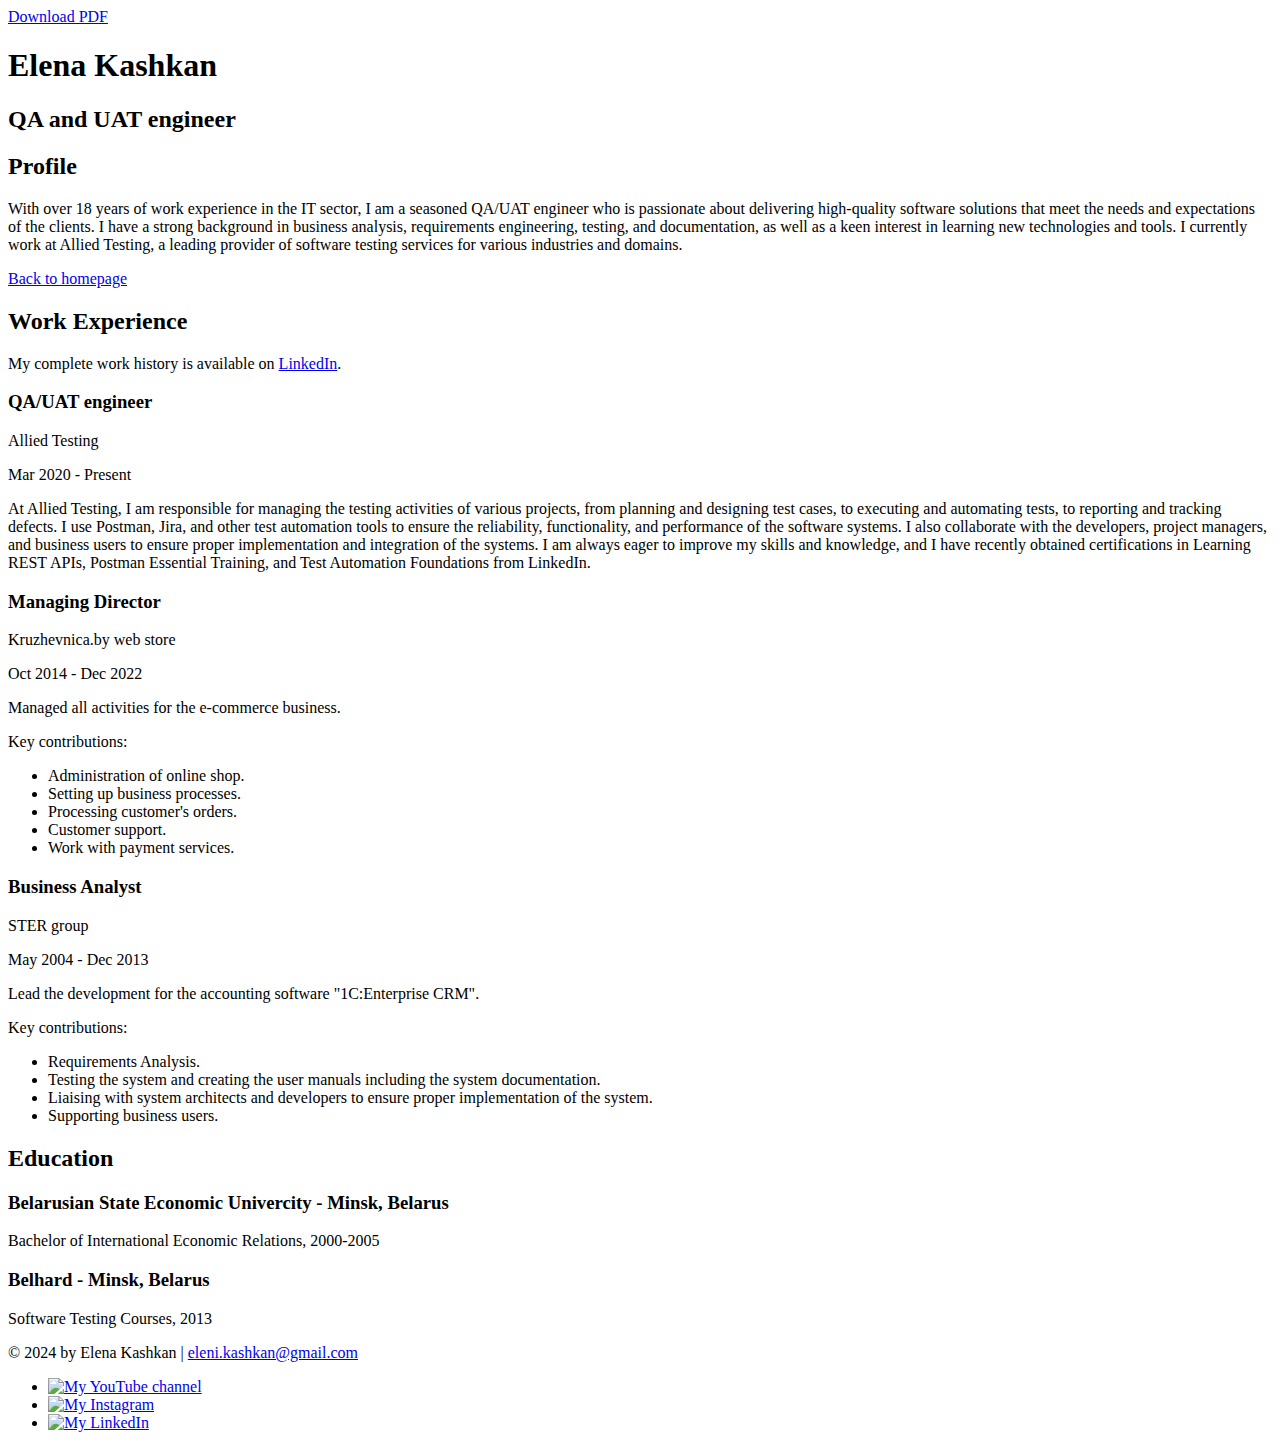
==== resume.html @ 3c01c94b "Add files via upload" ====
<!DOCTYPE html>
<html lang="en">
  <head>
    <meta charset="UTF-8">
    <meta name="viewport" content="width=device-width, initial-scale=1.0">
    <title>Resume | Elena Kashkan, QA/UAT engineer</title>
    <link rel="preconnect" href="https://fonts.googleapis.com">
    <link rel="preconnect" href="https://fonts.gstatic.com" crossorigin>
    <link href="https://fonts.googleapis.com/css2?family=Caveat&family=Open+Sans&display=swap" rel="stylesheet">
    <link rel="stylesheet" href="css/styles.css">
  </head>
  <body class="resume">
    <a class="btn download-link" href="ekashkan-resume.pdf" download>Download PDF</a>
    <!-- //  INTRO  // -->
    <header>
      <div class="content-wrapper">
        <h1>Elena Kashkan</h1>
        <h2>QA and UAT engineer</h2>
      </div>
    </header>

    <main class="content-wrapper">
      <!-- //  PROFILE  // -->
      <section class="resume-section">
        <h2>Profile</h2>
        <p>With over 18 years of work experience in the IT sector, I am a seasoned QA/UAT engineer who is passionate about delivering high-quality software solutions that meet the needs and expectations of the clients. I have a strong background in business analysis, requirements engineering, testing, and documentation, as well as a keen interest in learning new technologies and tools. I currently work at Allied Testing, a leading provider of software testing services for various industries and domains. </p>
        
        <a href="index.html">Back to homepage</a>
      </section>

      <!-- //  WORK EXPERIENCE  // -->
      <section>
        <h2>Work Experience</h2>
        <p>My complete work history is available on <a href="https://www.linkedin.com/in/elena-k-39b19165/" target="_blank">LinkedIn</a>.</p>

        <section class="work-item">
          <div class="work-details">
            <h3>QA/UAT engineer</h3>
            <p>Allied Testing</p>
            <p>Mar 2020 - Present</p>
          </div>
          
          <div class="work-summary">
            <p>At Allied Testing, I am responsible for managing the testing activities of various projects, from planning and designing test cases, to executing and automating tests, to reporting and tracking defects. I use Postman, Jira, and other test automation tools to ensure the reliability, functionality, and performance of the software systems. I also collaborate with the developers, project managers, and business users to ensure proper implementation and integration of the systems. I am always eager to improve my skills and knowledge, and I have recently obtained certifications in Learning REST APIs, Postman Essential Training, and Test Automation Foundations from LinkedIn.</p>
          </div>
        </section>
  
        <section class="work-item">
          <div class="work-details">
            <h3>Managing Director</h3>
            <p>Kruzhevnica.by web store</p>
            <p>Oct 2014 - Dec 2022</p>
          </div>
          
          <div class="work-summary">
            <p>Managed all activities for the e-commerce business.</p>
            <p>Key contributions:</p>
              <ul>
                <li>Administration of online shop.</li>
                <li>Setting up business processes.</li>
                <li>Processing customer's orders.</li>
                <li>Customer support.</li>
                <li>Work with payment services.</li>
              </ul>
          </div>
        </section>
  
        <section class="work-item">
          <div class="work-details">
            <h3>Business Analyst</h3>
            <p>STER group</p>
            <p>May 2004 - Dec 2013</p>
          </div>
            
          <div class="work-summary">
            <p>Lead the development for the accounting software "1C:Enterprise CRM".</p>
            <p>Key contributions:</p>
            <ul>
              <li>Requirements Analysis.</li>
              <li>Testing the system and creating the user manuals including the system documentation.</li>
              <li>Liaising with system architects and developers to ensure proper implementation of the system.</li>
              <li>Supporting business users.</li>
            </ul>
          </div>
        </section>
      </section>


      <!-- //  EDUCATION & CERTIFICATIONS  // -->
      <section class="resume-section">
        <h2>Education</h2>

        <section class="education-item">
          <h3>Belarusian State Economic Univercity - Minsk, Belarus</h3>
          <p>Bachelor of International Economic Relations, 2000-2005</p>
        </section>
    
        <section class="education-item">
          <h3>Belhard - Minsk, Belarus</h3>
          <p>Software Testing Courses, 2013</p>
        </section>
      </section>
    </main>


    <!-- //  FOOTER INFO, SOCIAL MEDIA  // -->
    <footer>
      <p>© 2024 by Elena Kashkan |  <a href="mailto:eleni.kashkan@gmail.com">eleni.kashkan@gmail.com</a></p>

      <ul class="socials">
        <li>
          <a href="https://www.youtube.com/" target="_blank"><img src="images/icon-logo-youtube.png" alt="My YouTube channel"></a>
        </li>
        <li>
          <a href="https://www.instagram.com/elena.kashkan" target="_blank"><img src="images/icon-logo-instagram.png" alt="My Instagram"></a>
        </li>
        <li>
          <a href="https://www.linkedin.com/in/elena-k-39b19165/" target="_blank"><img src="images/icon-logo-linkedin.png" alt="My LinkedIn"></a>
        </li>
      </ul>
    </footer>
  </body>
</html>
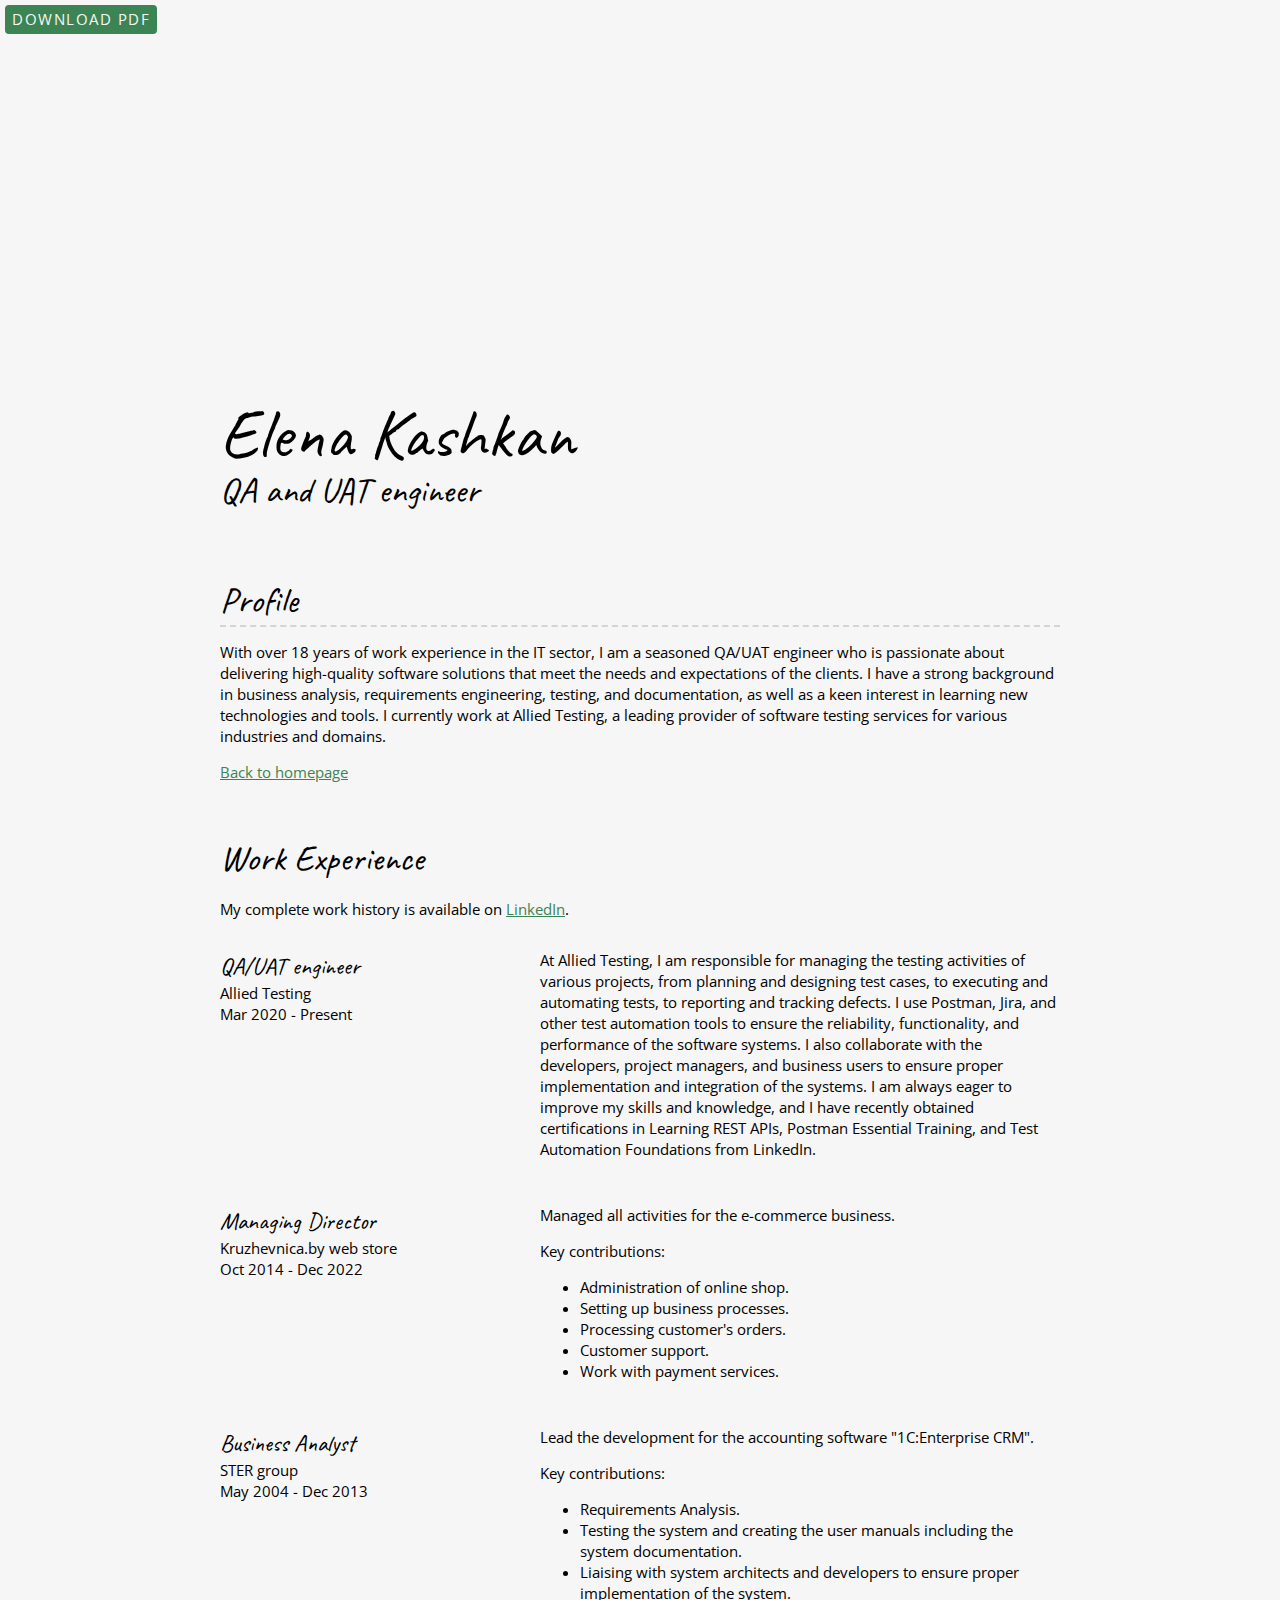
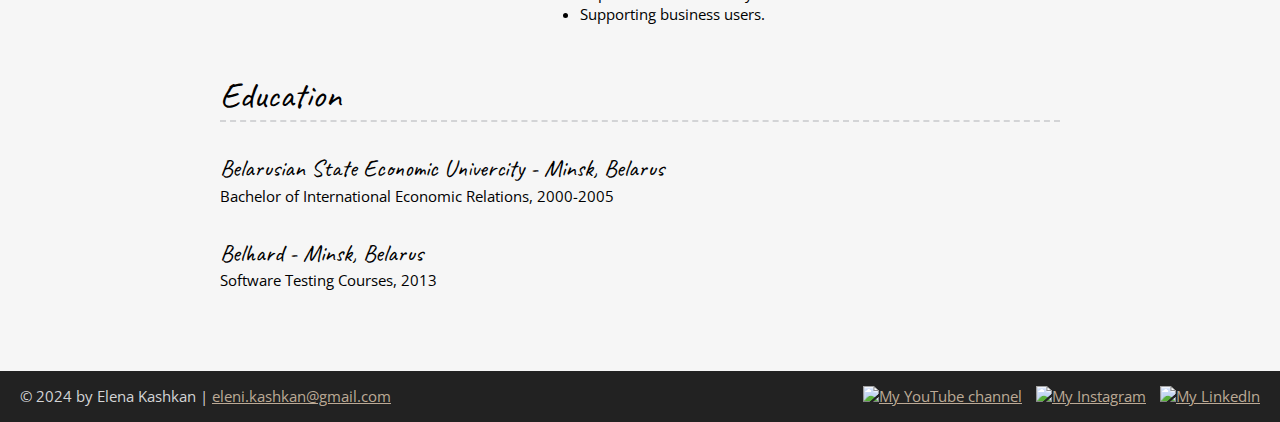
==== commit 2ecf6dd3: "Update resume.html" ====
--- a/resume.html
+++ b/resume.html
@@ -7,7 +7,7 @@
     <link rel="preconnect" href="https://fonts.googleapis.com">
     <link rel="preconnect" href="https://fonts.gstatic.com" crossorigin>
     <link href="https://fonts.googleapis.com/css2?family=Caveat&family=Open+Sans&display=swap" rel="stylesheet">
-    <link rel="stylesheet" href="css/styles.css">
+    <link rel="stylesheet" href="https://mirabellle.github.io/styles.css">
   </head>
   <body class="resume">
     <a class="btn download-link" href="ekashkan-resume.pdf" download>Download PDF</a>
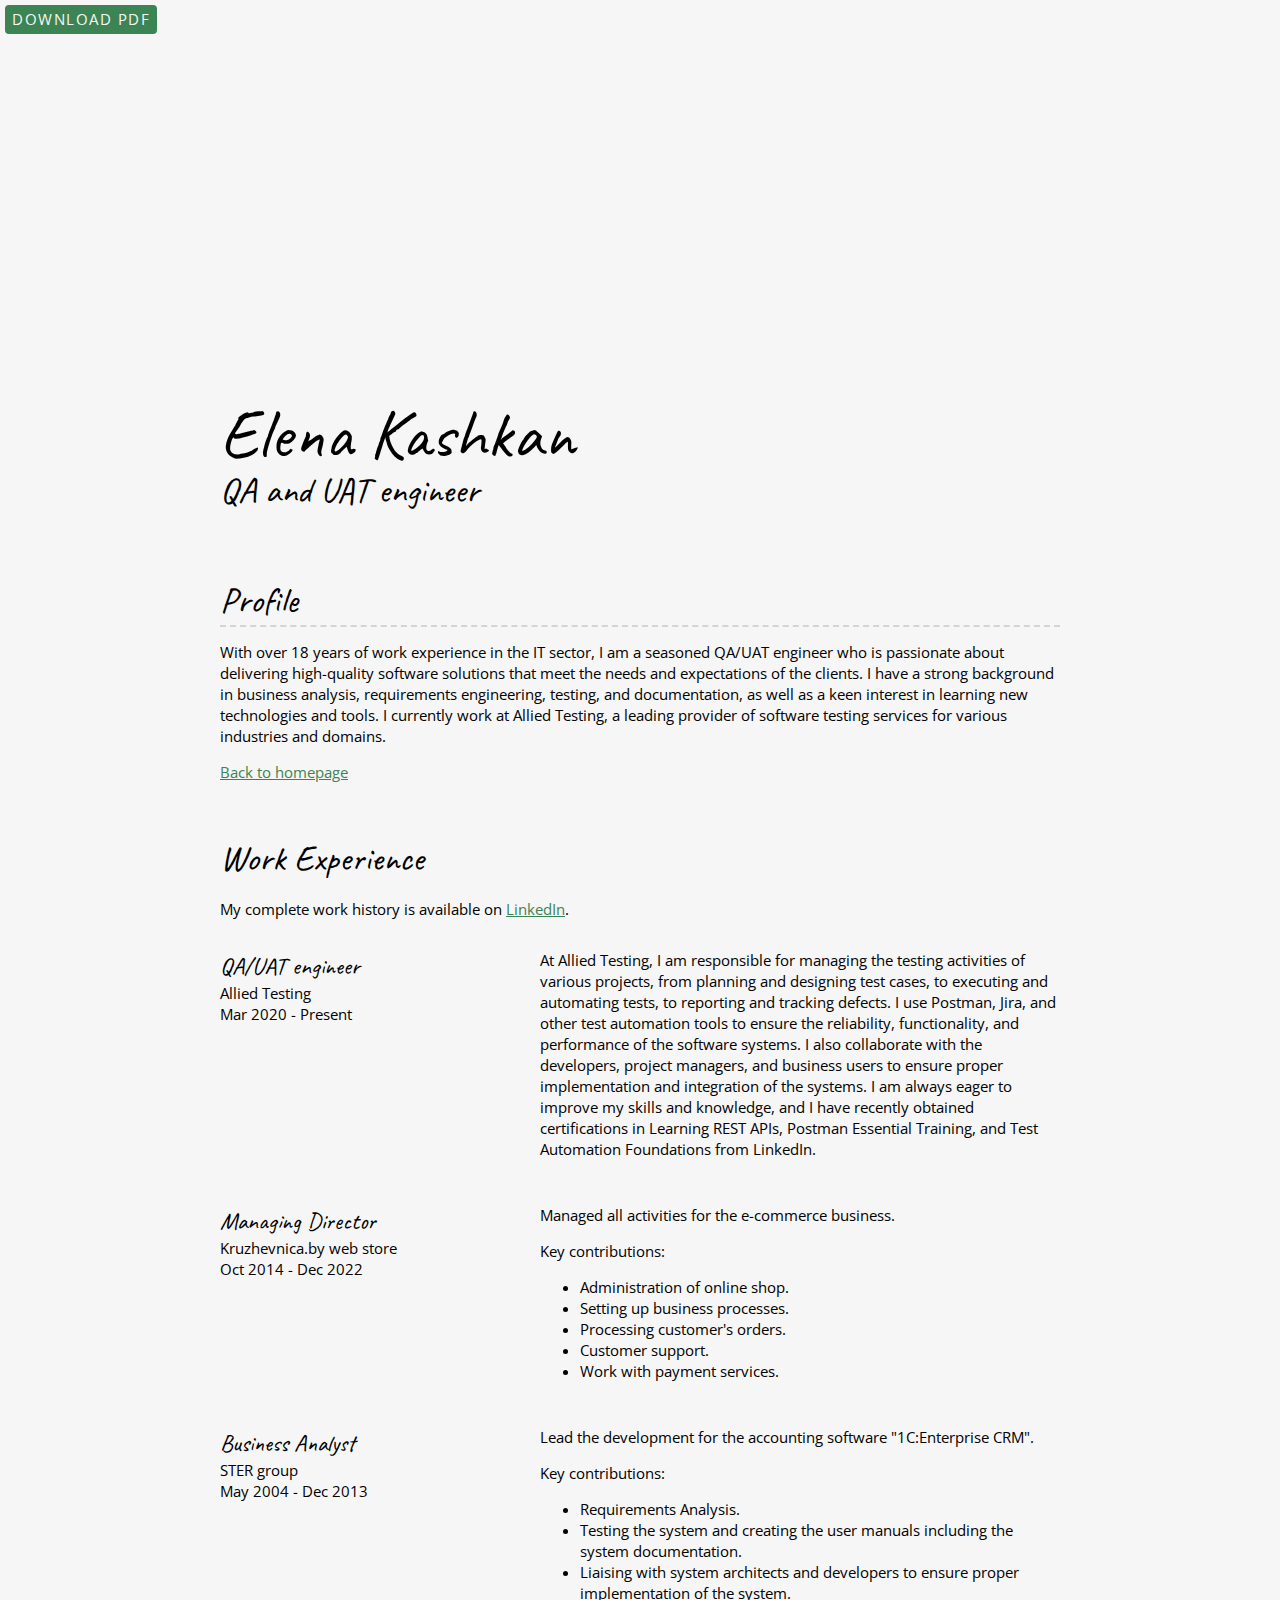
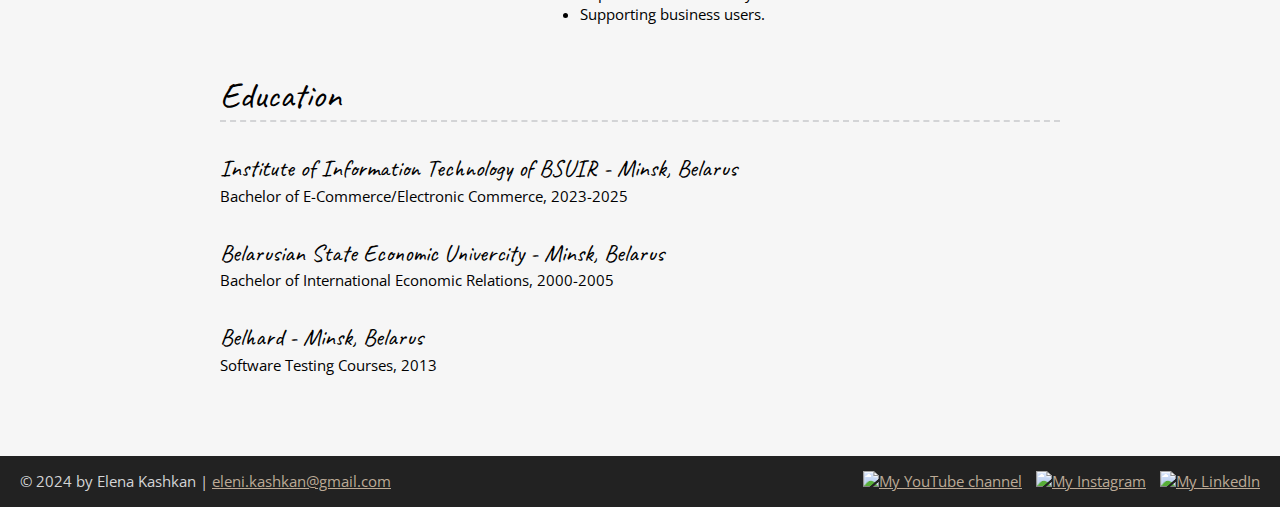
==== commit 9e0bc1b9: "Update resume.html" ====
--- a/resume.html
+++ b/resume.html
@@ -7,7 +7,7 @@
     <link rel="preconnect" href="https://fonts.googleapis.com">
     <link rel="preconnect" href="https://fonts.gstatic.com" crossorigin>
     <link href="https://fonts.googleapis.com/css2?family=Caveat&family=Open+Sans&display=swap" rel="stylesheet">
-    <link rel="stylesheet" href="https://mirabellle.github.io/styles.css">
+    <link rel="stylesheet" href="css/styles.css">
   </head>
   <body class="resume">
     <a class="btn download-link" href="ekashkan-resume.pdf" download>Download PDF</a>
@@ -91,6 +91,11 @@
         <h2>Education</h2>
 
         <section class="education-item">
+          <h3>Institute of Information Technology of BSUIR - Minsk, Belarus</h3>
+          <p>Bachelor of E-Commerce/Electronic Commerce, 2023-2025</p>
+        </section>
+        
+        <section class="education-item">
           <h3>Belarusian State Economic Univercity - Minsk, Belarus</h3>
           <p>Bachelor of International Economic Relations, 2000-2005</p>
         </section>
--- a/css/styles.css
+++ b/css/styles.css
@@ -0,0 +1,214 @@
+/*
+COLOR PALETTE
+
+Dark green    #3c8453
+Sandy beige   #bcaa96
+Dark gray     #222222
+Light gray    #d3d4d6
+Off-white     #f6f6f6
+*/
+
+/* GLOBAL STYLES 
+------------------------------------*/
+/* 
+  https://www.paulirish.com/2012/box-sizing-border-box-ftw/
+*/
+html {
+    box-sizing: border-box;
+    font-size: 62.5%; /* set default to 10px */
+}
+*, *:before, *:after {
+    box-sizing: inherit;
+}
+
+html, body {
+    height: 100%;
+}
+body {
+    background: #f6f6f6; 
+    margin: 0;
+    font-family: 'Open Sans', sans-serif;
+    font-size: 1.5rem;
+    line-height: 1.4;
+}
+h1, h2, h3 {
+    font-family: 'Caveat', cursive;
+    font-weight: 400;
+    margin: 0;
+}
+h1 {
+    font-size: 7rem;
+    line-height: 0.85;
+}
+h2 {
+    font-size: 3.6rem;
+}
+h3 {
+    font-size: 2.4rem;
+}
+
+/* links */
+a {
+    color: #3c8453;
+}
+a:hover {
+    color: #bcaa96;
+    text-decoration: none;
+}
+footer a {
+    color: #bcaa96;
+}
+footer a:hover {
+    color: #3c8453;
+}
+.btn {
+    background: #3c8453;
+    color: #f6f6f6;
+    text-decoration: none;
+    text-transform: uppercase;
+    font-size: 1.2rem;
+    display: inline-block;
+    padding: 7px;
+    letter-spacing: 0.1em;
+    line-height: 1;
+    border-radius: 4px;
+}
+
+.content-wrapper {
+    margin: 0 auto;
+    padding: 30px;
+    max-width: 900px;
+}
+
+
+/* HOME
+------------------------------------*/
+.home {
+    background: url(../images/bg-home-office-studio.jpg) no-repeat;
+    background-size: cover;
+    display: flex;
+    flex-direction: column;
+}
+.home .content-wrapper {
+    flex: 1 0 auto;
+}
+.content-bg {
+    background: rgb(255 255 255 / 0.9);
+    padding: 30px;
+}
+@media screen and (max-width:650px){
+    .home .content-wrapper {
+        padding: 10px;
+    }
+    .content-bg {
+        padding: 20px;
+    }
+}
+
+
+/* RESUME
+------------------------------------*/
+.resume header::before {
+    background: url(../images/bg-home-office-studio.jpg) center;
+    background-size: cover;
+    content: "";
+    display: block;
+    height: 375px;
+}
+.resume-section {
+    margin-bottom: 50px;
+}
+.resume-section h2 {
+    border-bottom: 2px dashed #d3d4d6;
+}
+.download-link {
+    position: fixed;
+    top: 5px;
+    left: 5px;
+    font-size: 1.5rem;
+}
+@media screen and (max-width: 1200px){
+    .download-link {
+        position: absolute;
+    }
+}
+@media screen and (max-width: 500px){
+    .resume header::before {
+        height: 200px;
+    }
+    h1 {
+        font-size: 5rem;
+    }
+    h2 {
+        font-size: 2.6rem;
+    }
+}
+
+
+/* Work Experience
+------------------------------------*/
+.work-item {
+    margin: 30px 0;
+}
+.work-details p {
+    margin: 0;
+}
+
+@media screen and (min-width: 860px) {
+    .work-item {
+        display: grid;
+        grid-template-columns: 300px 1fr;
+        column-gap: 20px;
+    }
+    .work-summary p:first-child {
+        margin-top: 0;
+    }
+}
+
+
+/* Education
+------------------------------------*/
+.education-item {
+    margin: 30px 0;
+}
+.education-item p {
+    margin: 0;
+}
+
+
+
+/* FOOTER
+------------------------------------*/
+footer {
+    background: #222;
+    color: #d3d4d6;
+}
+.socials {
+    list-style-type: none;
+    padding: 0;
+}
+.socials li {
+    display: inline-block;
+    margin-left: 10px;
+}
+.socials img {
+    width: 32px;
+}
+.socials img:hover {
+    opacity: 0.5;
+}
+
+@media screen and (min-width: 860px){
+    footer {
+        display: flex;
+        justify-content: space-between;
+        padding: 0 20px;
+    }
+}
+@media screen and (max-width: 859px){
+    footer {
+        text-align: center;
+        padding: 10px;
+    }
+
+}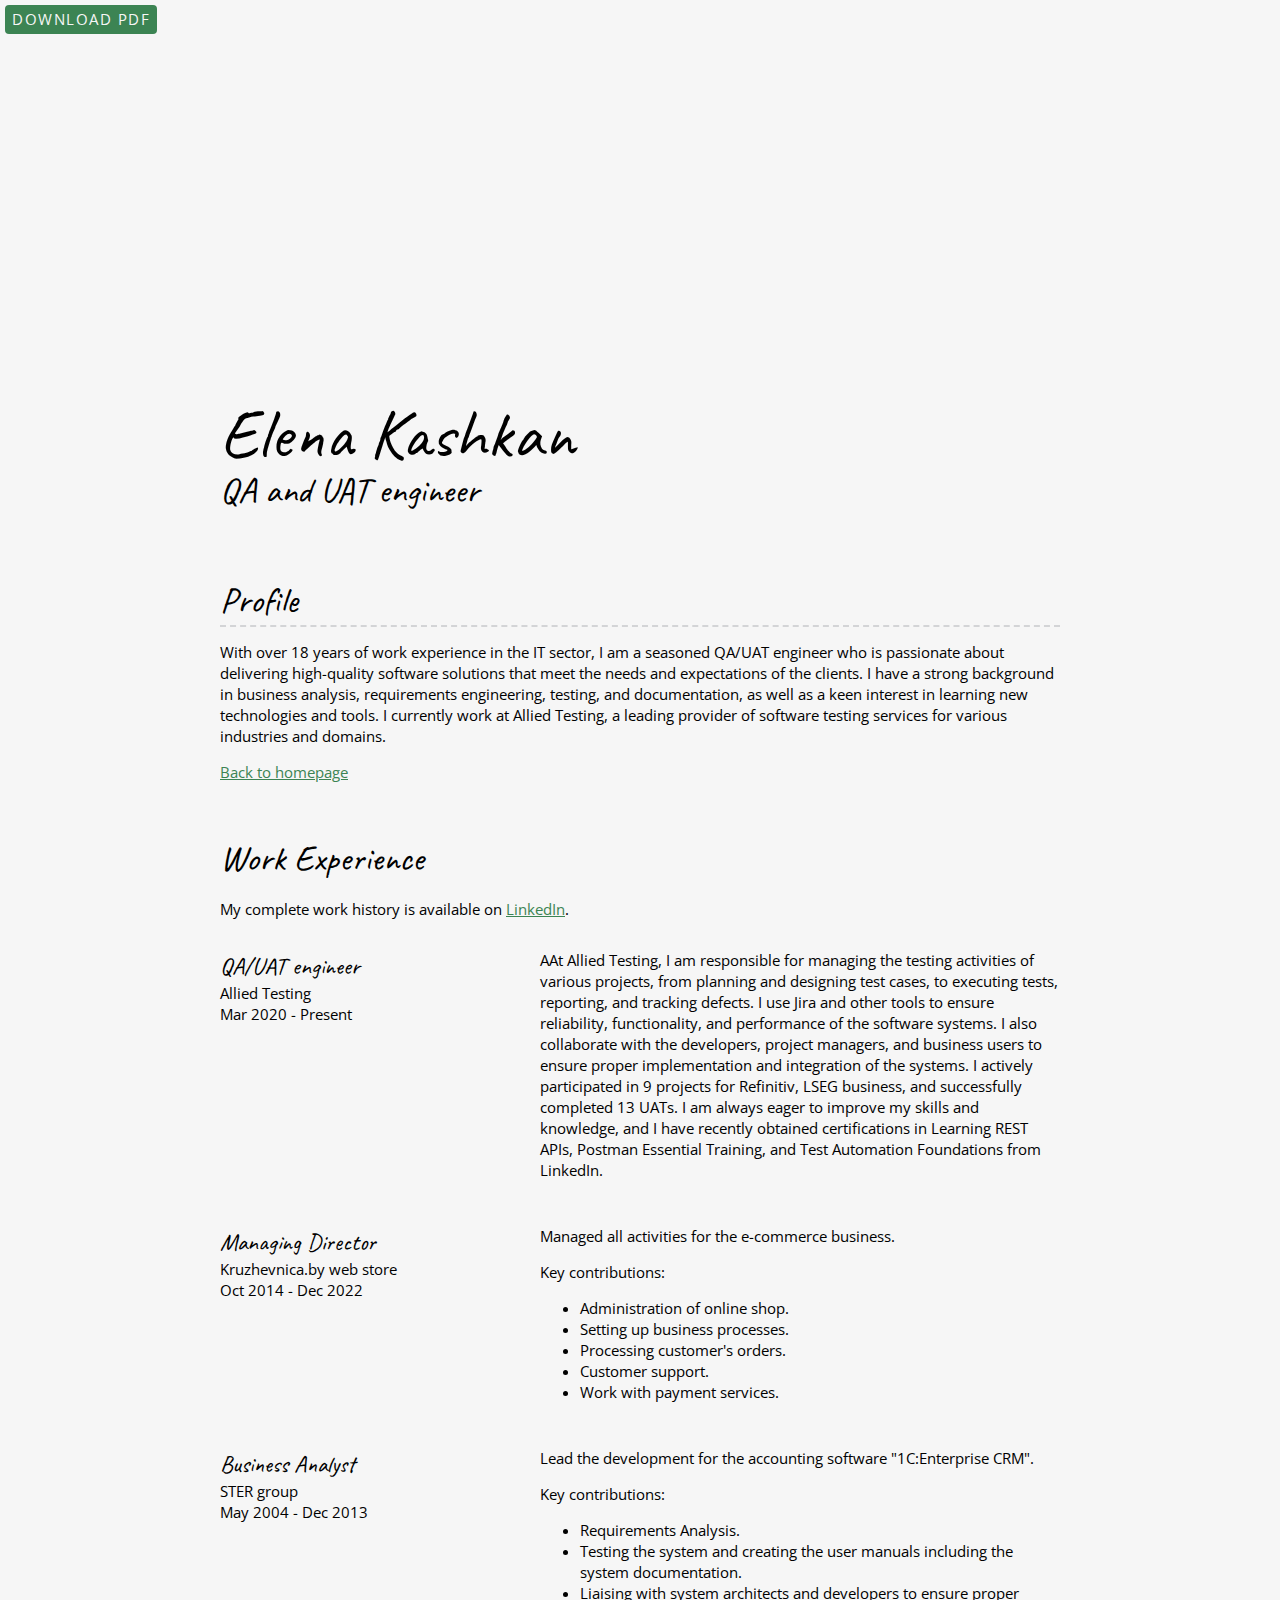
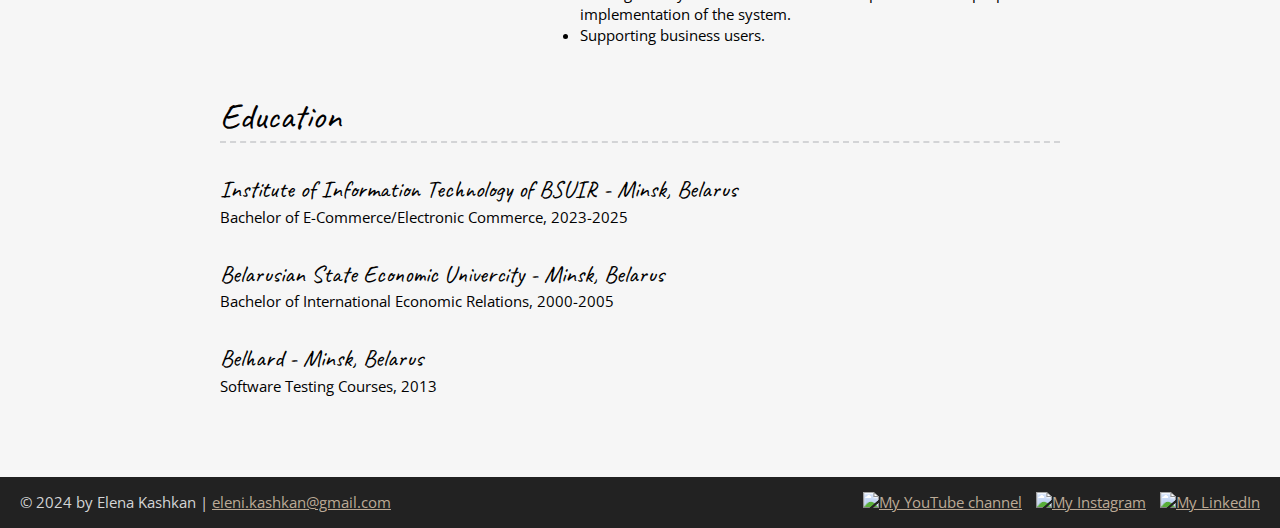
==== commit 33dc69f3: "Update resume.html" ====
--- a/resume.html
+++ b/resume.html
@@ -41,7 +41,9 @@
           </div>
           
           <div class="work-summary">
-            <p>At Allied Testing, I am responsible for managing the testing activities of various projects, from planning and designing test cases, to executing and automating tests, to reporting and tracking defects. I use Postman, Jira, and other test automation tools to ensure the reliability, functionality, and performance of the software systems. I also collaborate with the developers, project managers, and business users to ensure proper implementation and integration of the systems. I am always eager to improve my skills and knowledge, and I have recently obtained certifications in Learning REST APIs, Postman Essential Training, and Test Automation Foundations from LinkedIn.</p>
+            <p>AAt Allied Testing, I am responsible for managing the testing activities of various projects, from planning and designing test cases, to executing tests, reporting, and tracking defects. I use Jira and other tools to ensure reliability, functionality, and performance of the software systems. I also collaborate with the developers, project managers, and business users to ensure proper implementation and integration of the systems. 
+I actively participated in 9 projects for Refinitiv, LSEG business, and successfully completed 13 UATs. 
+I am always eager to improve my skills and knowledge, and I have recently obtained certifications in Learning REST APIs, Postman Essential Training, and Test Automation Foundations from LinkedIn.</p>
           </div>
         </section>
   
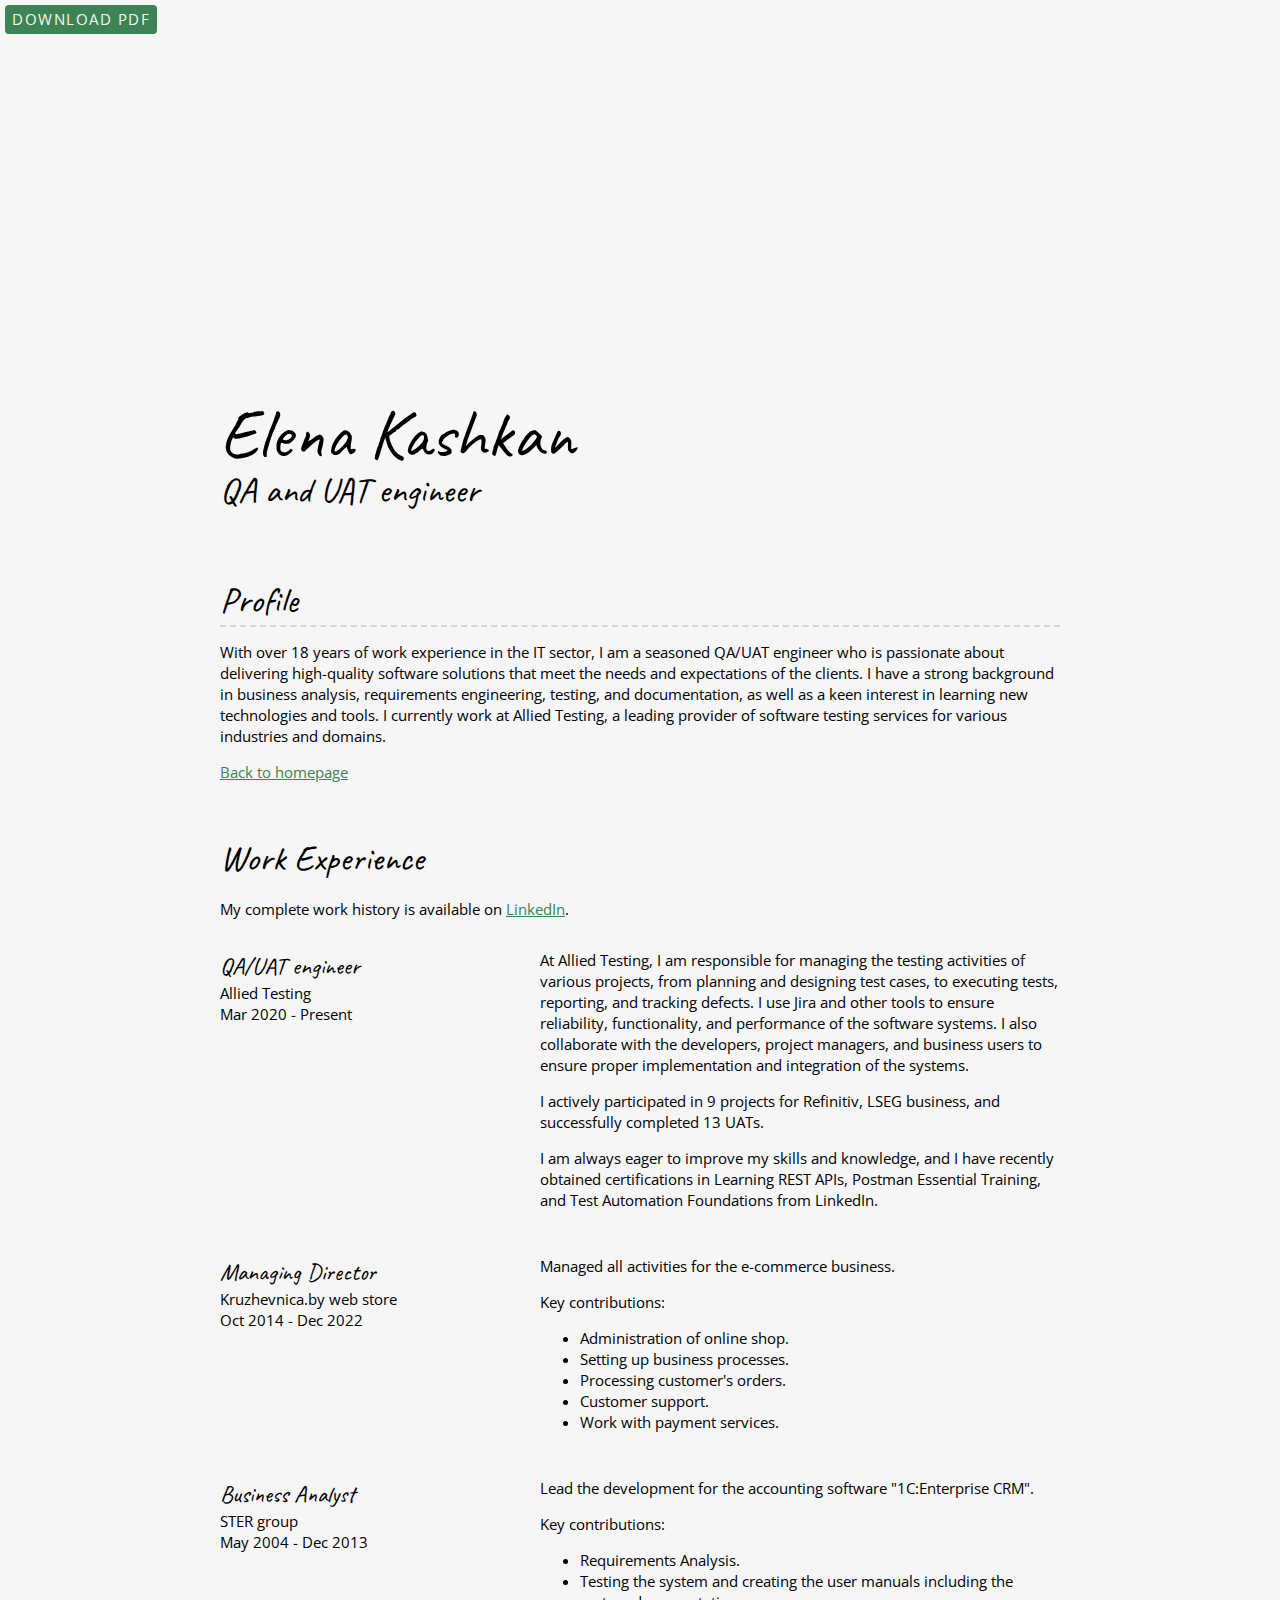
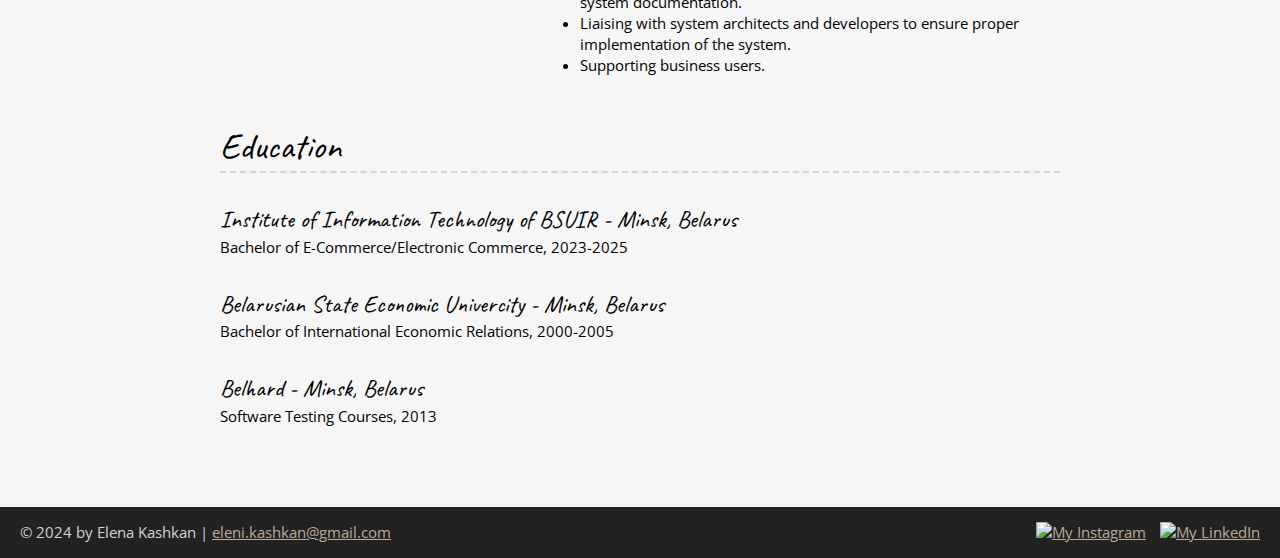
==== commit 4fb8a0ab: "Update resume.html" ====
--- a/resume.html
+++ b/resume.html
@@ -10,7 +10,7 @@
     <link rel="stylesheet" href="css/styles.css">
   </head>
   <body class="resume">
-    <a class="btn download-link" href="ekashkan-resume.pdf" download>Download PDF</a>
+    <a class="btn download-link" href="Elena.Kashkan_CV_upd.docx" download>Download PDF</a>
     <!-- //  INTRO  // -->
     <header>
       <div class="content-wrapper">
@@ -41,9 +41,9 @@
           </div>
           
           <div class="work-summary">
-            <p>AAt Allied Testing, I am responsible for managing the testing activities of various projects, from planning and designing test cases, to executing tests, reporting, and tracking defects. I use Jira and other tools to ensure reliability, functionality, and performance of the software systems. I also collaborate with the developers, project managers, and business users to ensure proper implementation and integration of the systems. 
-I actively participated in 9 projects for Refinitiv, LSEG business, and successfully completed 13 UATs. 
-I am always eager to improve my skills and knowledge, and I have recently obtained certifications in Learning REST APIs, Postman Essential Training, and Test Automation Foundations from LinkedIn.</p>
+            <p>At Allied Testing, I am responsible for managing the testing activities of various projects, from planning and designing test cases, to executing tests, reporting, and tracking defects. I use Jira and other tools to ensure reliability, functionality, and performance of the software systems. I also collaborate with the developers, project managers, and business users to ensure proper implementation and integration of the systems. </p>
+            <p>I actively participated in 9 projects for Refinitiv, LSEG business, and successfully completed 13 UATs.</p>
+            <p>I am always eager to improve my skills and knowledge, and I have recently obtained certifications in Learning REST APIs, Postman Essential Training, and Test Automation Foundations from LinkedIn.</p>
           </div>
         </section>
   
@@ -115,9 +115,9 @@
       <p>© 2024 by Elena Kashkan |  <a href="mailto:eleni.kashkan@gmail.com">eleni.kashkan@gmail.com</a></p>
 
       <ul class="socials">
-        <li>
+<!--         <li>
           <a href="https://www.youtube.com/" target="_blank"><img src="images/icon-logo-youtube.png" alt="My YouTube channel"></a>
-        </li>
+        </li> -->
         <li>
           <a href="https://www.instagram.com/elena.kashkan" target="_blank"><img src="images/icon-logo-instagram.png" alt="My Instagram"></a>
         </li>
